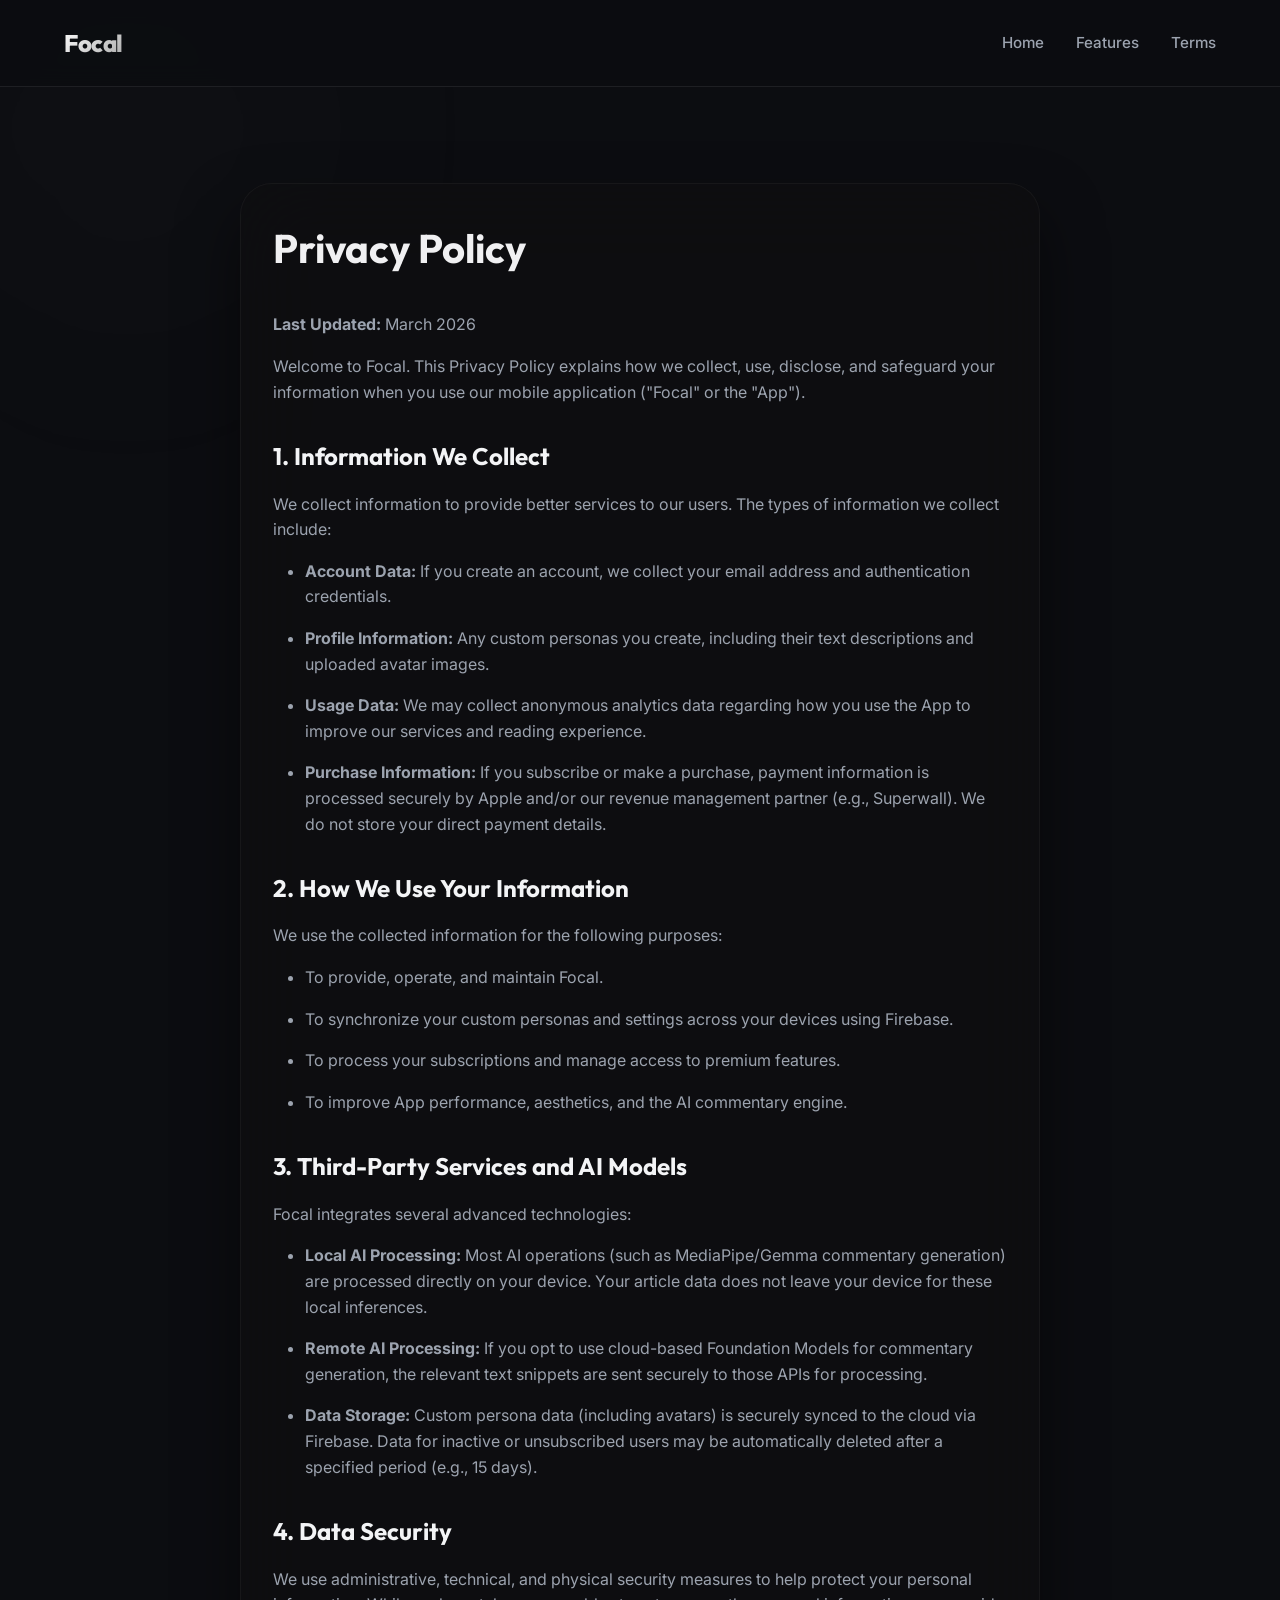
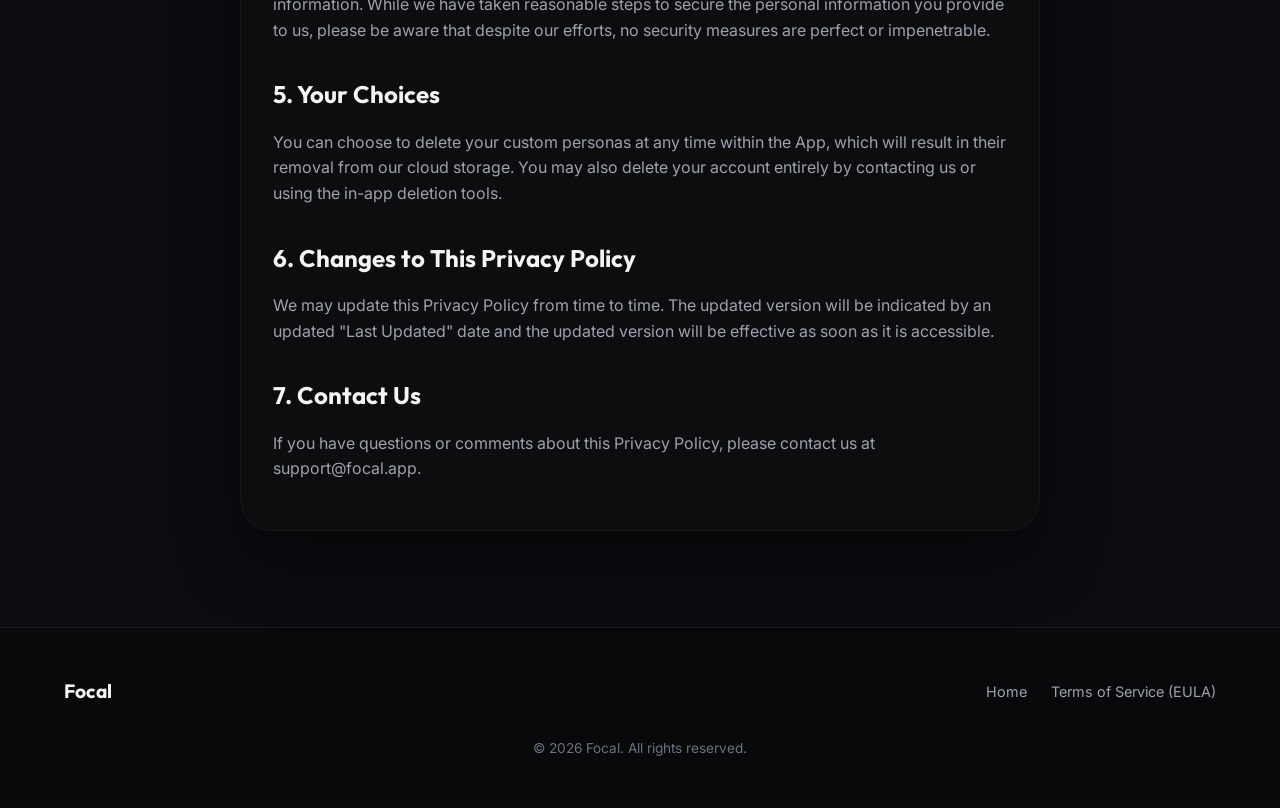
==== privacy.html @ 6593a73e "Initial commit of Focal website" ====
<!DOCTYPE html>
<html lang="en">

<head>
    <meta charset="UTF-8">
    <meta name="viewport" content="width=device-width, initial-scale=1.0">
    <title>Privacy Policy - Focal</title>
    <link rel="stylesheet" href="styles.css">
    <link
        href="https://fonts.googleapis.com/css2?family=Inter:wght@300;400;500;600&family=Outfit:wght@400;600;700;800&display=swap"
        rel="stylesheet">
    <style>
        .policy-container {
            max-width: 800px;
            margin: 6rem auto;
            padding: 2rem;
        }

        .policy-container h1 {
            font-family: var(--font-display);
            font-size: 2.5rem;
            margin-bottom: 2rem;
            color: var(--accent);
        }

        .policy-container h2 {
            font-family: var(--font-display);
            font-size: 1.5rem;
            margin-top: 2rem;
            margin-bottom: 1rem;
            color: var(--text-main);
        }

        .policy-container p,
        .policy-container li {
            color: var(--text-muted);
            margin-bottom: 1rem;
            line-height: 1.6;
        }

        .policy-container ul {
            margin-left: 2rem;
            margin-bottom: 1.5rem;
        }
    </style>
</head>

<body>
    <div class="glow-bg"></div>
    <header class="navbar">
        <div class="logo">Focal</div>
        <nav class="nav-links">
            <a href="index.html">Home</a>
            <a href="index.html#features">Features</a>
            <a href="https://www.apple.com/legal/internet-services/itunes/dev/stdeula/" target="_blank"
                rel="noopener noreferrer">Terms</a>
        </nav>
    </header>

    <main class="policy-container glass-panel">
        <h1>Privacy Policy</h1>
        <p><strong>Last Updated:</strong> March 2026</p>

        <p>Welcome to Focal. This Privacy Policy explains how we collect, use, disclose, and safeguard your
            information when you use our mobile application ("Focal" or the "App").</p>

        <h2>1. Information We Collect</h2>
        <p>We collect information to provide better services to our users. The types of information we collect include:
        </p>
        <ul>
            <li><strong>Account Data:</strong> If you create an account, we collect your email address and
                authentication credentials.</li>
            <li><strong>Profile Information:</strong> Any custom personas you create, including their text descriptions
                and uploaded avatar images.</li>
            <li><strong>Usage Data:</strong> We may collect anonymous analytics data regarding how you use the App to
                improve our services and reading experience.</li>
            <li><strong>Purchase Information:</strong> If you subscribe or make a purchase, payment information is
                processed securely by Apple and/or our revenue management partner (e.g., Superwall). We do not store
                your direct payment details.</li>
        </ul>

        <h2>2. How We Use Your Information</h2>
        <p>We use the collected information for the following purposes:</p>
        <ul>
            <li>To provide, operate, and maintain Focal.</li>
            <li>To synchronize your custom personas and settings across your devices using Firebase.</li>
            <li>To process your subscriptions and manage access to premium features.</li>
            <li>To improve App performance, aesthetics, and the AI commentary engine.</li>
        </ul>

        <h2>3. Third-Party Services and AI Models</h2>
        <p>Focal integrates several advanced technologies:</p>
        <ul>
            <li><strong>Local AI Processing:</strong> Most AI operations (such as MediaPipe/Gemma commentary generation)
                are processed directly on your device. Your article data does not leave your device for these local
                inferences.</li>
            <li><strong>Remote AI Processing:</strong> If you opt to use cloud-based Foundation Models for commentary
                generation, the relevant text snippets are sent securely to those APIs for processing.</li>
            <li><strong>Data Storage:</strong> Custom persona data (including avatars) is securely synced to the cloud
                via Firebase. Data for inactive or unsubscribed users may be automatically deleted after a specified
                period (e.g., 15 days).</li>
        </ul>

        <h2>4. Data Security</h2>
        <p>We use administrative, technical, and physical security measures to help protect your personal information.
            While we have taken reasonable steps to secure the personal information you provide to us, please be aware
            that despite our efforts, no security measures are perfect or impenetrable.</p>

        <h2>5. Your Choices</h2>
        <p>You can choose to delete your custom personas at any time within the App, which will result in their removal
            from our cloud storage. You may also delete your account entirely by contacting us or using the in-app
            deletion tools.</p>

        <h2>6. Changes to This Privacy Policy</h2>
        <p>We may update this Privacy Policy from time to time. The updated version will be indicated by an updated
            "Last Updated" date and the updated version will be effective as soon as it is accessible.</p>

        <h2>7. Contact Us</h2>
        <p>If you have questions or comments about this Privacy Policy, please contact us at support@focal.app.
        </p>
    </main>

    <footer>
        <div class="footer-content">
            <div class="footer-brand">Focal</div>
            <div class="footer-links">
                <a href="index.html">Home</a>
                <a href="https://www.apple.com/legal/internet-services/itunes/dev/stdeula/" target="_blank"
                    rel="noopener noreferrer">Terms of Service (EULA)</a>
            </div>
        </div>
        <p class="copyright">&copy; 2026 Focal. All rights reserved.</p>
    </footer>
</body>

</html>
---- styles.css ----
:root {
    --bg-color: #0c0d11;
    --card-bg: rgba(25, 27, 34, 0.6);
    --border-color: rgba(255, 255, 255, 0.08);
    --text-main: #f3f4f6;
    --text-muted: #9ca3af;
    --accent: #f0f0f2;
    /* Soft cinematic white glow */
    --accent-glow: rgba(255, 255, 255, 0.03);

    --font-sans: 'Inter', -apple-system, BlinkMacSystemFont, "Segoe UI", Roboto, Helvetica, Arial, sans-serif;
    --font-display: 'Outfit', var(--font-sans);
}

* {
    margin: 0;
    padding: 0;
    box-sizing: border-box;
    scroll-behavior: smooth;
}

body {
    background-color: var(--bg-color);
    color: var(--text-main);
    font-family: var(--font-sans);
    line-height: 1.6;
    overflow-x: hidden;
    position: relative;
}

/* Background Effects */
.glow-bg {
    position: fixed;
    top: -20vw;
    left: -20vw;
    width: 60vw;
    height: 60vw;
    background: radial-gradient(circle, rgba(255, 255, 255, 0.02) 0%, transparent 60%);
    opacity: 1;
    z-index: -1;
    pointer-events: none;
    filter: blur(100px);
}

/* Navbar */
.navbar {
    position: sticky;
    top: 0;
    z-index: 100;
    display: flex;
    justify-content: space-between;
    align-items: center;
    padding: 1.5rem 5%;
    background: rgba(12, 13, 17, 0.8);
    backdrop-filter: blur(12px);
    -webkit-backdrop-filter: blur(12px);
    border-bottom: 1px solid var(--border-color);
}

.logo {
    font-family: var(--font-display);
    font-size: 1.5rem;
    font-weight: 800;
    letter-spacing: -0.5px;
    background: linear-gradient(135deg, #fff 0%, #aaa 100%);
    -webkit-background-clip: text;
    background-clip: text;
    -webkit-text-fill-color: transparent;
}

.nav-links {
    display: flex;
    align-items: center;
    gap: 2rem;
}

.nav-links a {
    color: var(--text-muted);
    text-decoration: none;
    font-size: 0.95rem;
    font-weight: 500;
    transition: color 0.3s ease;
}

.nav-links a:hover {
    color: var(--text-main);
}

.cta-button,
.primary-btn {
    background: var(--text-main);
    color: #000 !important;
    padding: 0.7rem 1.6rem;
    border-radius: 30px;
    font-weight: 600;
    text-decoration: none;
    transition: transform 0.3s cubic-bezier(0.2, 0.8, 0.2, 1), box-shadow 0.3s ease;
    box-shadow: 0 4px 15px rgba(255, 255, 255, 0.1);
}

.cta-button:hover,
.primary-btn:hover {
    transform: translateY(-2px);
    box-shadow: 0 8px 25px rgba(255, 255, 255, 0.2);
}

/* Glassmorphism Classes */
.glass-panel {
    background: rgba(15, 15, 17, 0.7);
    border: 1px solid rgba(255, 255, 255, 0.04);
    border-radius: 32px;
    backdrop-filter: blur(40px);
    -webkit-backdrop-filter: blur(40px);
    box-shadow: 0 30px 60px rgba(0, 0, 0, 0.5);
}

.glass-card {
    background: rgba(18, 18, 20, 0.6);
    border: 1px solid rgba(255, 255, 255, 0.03);
    border-radius: 24px;
    backdrop-filter: blur(30px);
    -webkit-backdrop-filter: blur(30px);
    overflow: hidden;
    transition: transform 0.4s cubic-bezier(0.2, 0.8, 0.2, 1), border-color 0.4s ease, box-shadow 0.4s ease;
}

.glass-card:hover {
    transform: translateY(-8px);
    border-color: rgba(255, 255, 255, 0.1);
    box-shadow: 0 20px 40px rgba(0, 0, 0, 0.6);
}

/* Hero Section */
.hero {
    display: flex;
    justify-content: space-between;
    align-items: center;
    padding: 4rem 5%;
    margin: 4rem 5%;
    min-height: 60vh;
}

.hero-content {
    flex: 1;
    max-width: 600px;
}

.main-title {
    font-family: var(--font-display);
    font-size: clamp(3rem, 5vw, 5rem);
    font-weight: 800;
    line-height: 1.1;
    margin-bottom: 1.5rem;
    letter-spacing: -1px;
}

.highlight {
    color: var(--accent);
    /* For a dynamic gradient */
    background: linear-gradient(135deg, #ffffff 0%, #888 100%);
    -webkit-background-clip: text;
    background-clip: text;
    -webkit-text-fill-color: transparent;
}

.subtitle {
    font-size: 1.25rem;
    color: var(--text-muted);
    margin-bottom: 2.5rem;
    max-width: 90%;
}

.hero-buttons {
    display: flex;
    gap: 1rem;
    align-items: center;
}

.secondary-btn {
    padding: 0.6rem 1.2rem;
    border-radius: 20px;
    font-weight: 600;
    color: var(--text-main);
    text-decoration: none;
    border: 1px solid var(--border-color);
    transition: background 0.3s, border-color 0.3s;
}

.secondary-btn:hover {
    background: rgba(255, 255, 255, 0.05);
    border-color: rgba(255, 255, 255, 0.2);
}

.hero-image-container {
    flex: 1;
    display: flex;
    justify-content: center;
    position: relative;
    max-width: 45%;
}

.hero-img {
    width: 100%;
    max-width: 320px;
    border-radius: 30px;
    border: 1px solid var(--border-color);
    box-shadow: 0 20px 50px rgba(0, 0, 0, 0.5);
    position: relative;
    z-index: 2;
}

.accent-glow {
    position: absolute;
    top: 50%;
    left: 50%;
    transform: translate(-50%, -50%);
    width: 80%;
    height: 80%;
    background: var(--accent-glow);
    filter: blur(60px);
    z-index: 1;
    border-radius: 50%;
}

/* Animations */
@keyframes float {
    0% {
        transform: translateY(0px);
    }

    50% {
        transform: translateY(-15px);
    }

    100% {
        transform: translateY(0px);
    }
}

.float-anim {
    animation: float 6s ease-in-out infinite;
}

/* Layout resets for typography */
.section-title {
    font-family: var(--font-display);
    font-size: 2.5rem;
    font-weight: 700;
    text-align: center;
    margin-bottom: 3rem;
    letter-spacing: -0.5px;
}

/* Features Section */
.features-section {
    padding: 6rem 5%;
}

.feature-grid {
    display: grid;
    grid-template-columns: repeat(auto-fit, minmax(300px, 1fr));
    gap: 2rem;
    margin-top: 2rem;
}

.card-img-wrapper {
    width: 100%;
    height: 480px;
    overflow: hidden;
    position: relative;
    background: #040405;
    /* Deep rich black */
    display: flex;
    justify-content: center;
    align-items: center;
    padding: 2.5rem 2rem 0 2rem;
}

.card-img-wrapper img {
    max-width: 100%;
    height: 100%;
    object-fit: contain;
    object-position: bottom center;
    border-radius: 12px 12px 0 0;
    transition: transform 0.8s cubic-bezier(0.2, 0.8, 0.2, 1);
}

.glass-card:hover .card-img-wrapper img {
    transform: scale(1.03);
}

.card-content {
    padding: 1.5rem;
}

.card-content h3 {
    font-family: var(--font-display);
    font-size: 1.5rem;
    margin-bottom: 0.75rem;
    color: var(--text-main);
}

.card-content p {
    color: var(--text-muted);
    font-size: 0.95rem;
}

/* Showcase Section */
.showcase-section {
    padding: 6rem 5%;
}

.showcase-row {
    display: flex;
    align-items: center;
    gap: 4rem;
    margin-bottom: 6rem;
}

.showcase-row:last-child {
    margin-bottom: 0;
}

.showcase-row.reverse {
    flex-direction: row-reverse;
}

.showcase-text {
    flex: 1;
}

.showcase-text h3 {
    font-family: var(--font-display);
    font-size: 2.5rem;
    margin-bottom: 1rem;
    color: var(--text-main);
    letter-spacing: -0.5px;
}

.showcase-text p {
    font-size: 1.15rem;
    color: var(--text-muted);
    max-width: 90%;
}

.showcase-image {
    flex: 1;
    display: flex;
    justify-content: center;
    position: relative;
}

.showcase-img {
    max-width: 320px;
    width: 100%;
    border-radius: 35px;
    border: 1px solid var(--border-color);
    box-shadow: 0 20px 50px rgba(0, 0, 0, 0.5);
    z-index: 2;
}

/* Themes Section */
.themes-section {
    margin: 4rem 5%;
    padding: 4rem;
}

.themes-layout {
    display: flex;
    align-items: center;
    justify-content: space-between;
    gap: 4rem;
}

.themes-text {
    flex: 1;
}

.themes-text .section-title {
    text-align: left;
    margin-bottom: 1.5rem;
}

.themes-visuals {
    flex: 1.5;
    display: flex;
    justify-content: center;
    align-items: center;
    position: relative;
    height: 500px;
}

.theme-img {
    position: absolute;
    max-width: 250px;
    width: 100%;
    border-radius: 30px;
    border: 1px solid var(--border-color);
    box-shadow: 0 20px 50px rgba(0, 0, 0, 0.8);
    transition: transform 0.5s cubic-bezier(0.2, 0.8, 0.2, 1), z-index 0.5s;
}

.theme-img:nth-child(1) {
    transform: translateX(-140px) scale(0.85) rotate(-6deg);
    z-index: 1;
}

.theme-img:nth-child(2) {
    transform: translateX(0) scale(1) rotate(0deg);
    z-index: 3;
}

.theme-img:nth-child(3) {
    transform: translateX(140px) scale(0.85) rotate(6deg);
    z-index: 2;
}

.theme-img:hover {
    transform: scale(1.08) translateY(-15px) rotate(0deg) !important;
    z-index: 10 !important;
}

/* CTA Section */
.cta-section {
    text-align: center;
    padding: 6rem 5%;
    background: radial-gradient(circle at center, rgba(25, 27, 34, 0.8) 0%, transparent 70%);
}

.cta-section p {
    color: var(--text-muted);
    font-size: 1.2rem;
    margin-bottom: 2rem;
}

.large-btn {
    padding: 1rem 2rem;
    font-size: 1.1rem;
    border-radius: 30px;
}

/* Footer */
footer {
    border-top: 1px solid var(--border-color);
    padding: 3rem 5%;
    margin-top: 4rem;
    background: #08090b;
}

.footer-content {
    display: flex;
    justify-content: space-between;
    align-items: center;
    margin-bottom: 2rem;
}

.footer-brand {
    font-family: var(--font-display);
    font-weight: 700;
    font-size: 1.2rem;
}

.footer-links {
    display: flex;
    gap: 1.5rem;
}

.footer-links a {
    color: var(--text-muted);
    text-decoration: none;
    font-size: 0.9rem;
    transition: color 0.3s;
}

.footer-links a:hover {
    color: var(--text-main);
}

.copyright {
    color: #6b7280;
    font-size: 0.85rem;
    text-align: center;
}

/* Mobile Breakpoints */
@media (max-width: 768px) {
    .nav-links {
        display: none;
        /* simple mobile hide for now */
    }

    .hero {
        flex-direction: column;
        padding: 2rem 5%;
        text-align: center;
    }

    .hero-content {
        margin-bottom: 3rem;
    }

    .hero-buttons {
        justify-content: center;
    }

    .hero-image-container {
        max-width: 80%;
    }

    .themes-layout {
        flex-direction: column;
        text-align: center;
    }

    .themes-text .section-title {
        text-align: center;
    }

    .footer-content {
        flex-direction: column;
        gap: 2rem;
        text-align: center;
    }

    .footer-links {
        flex-direction: column;
        align-items: center;
    }
}
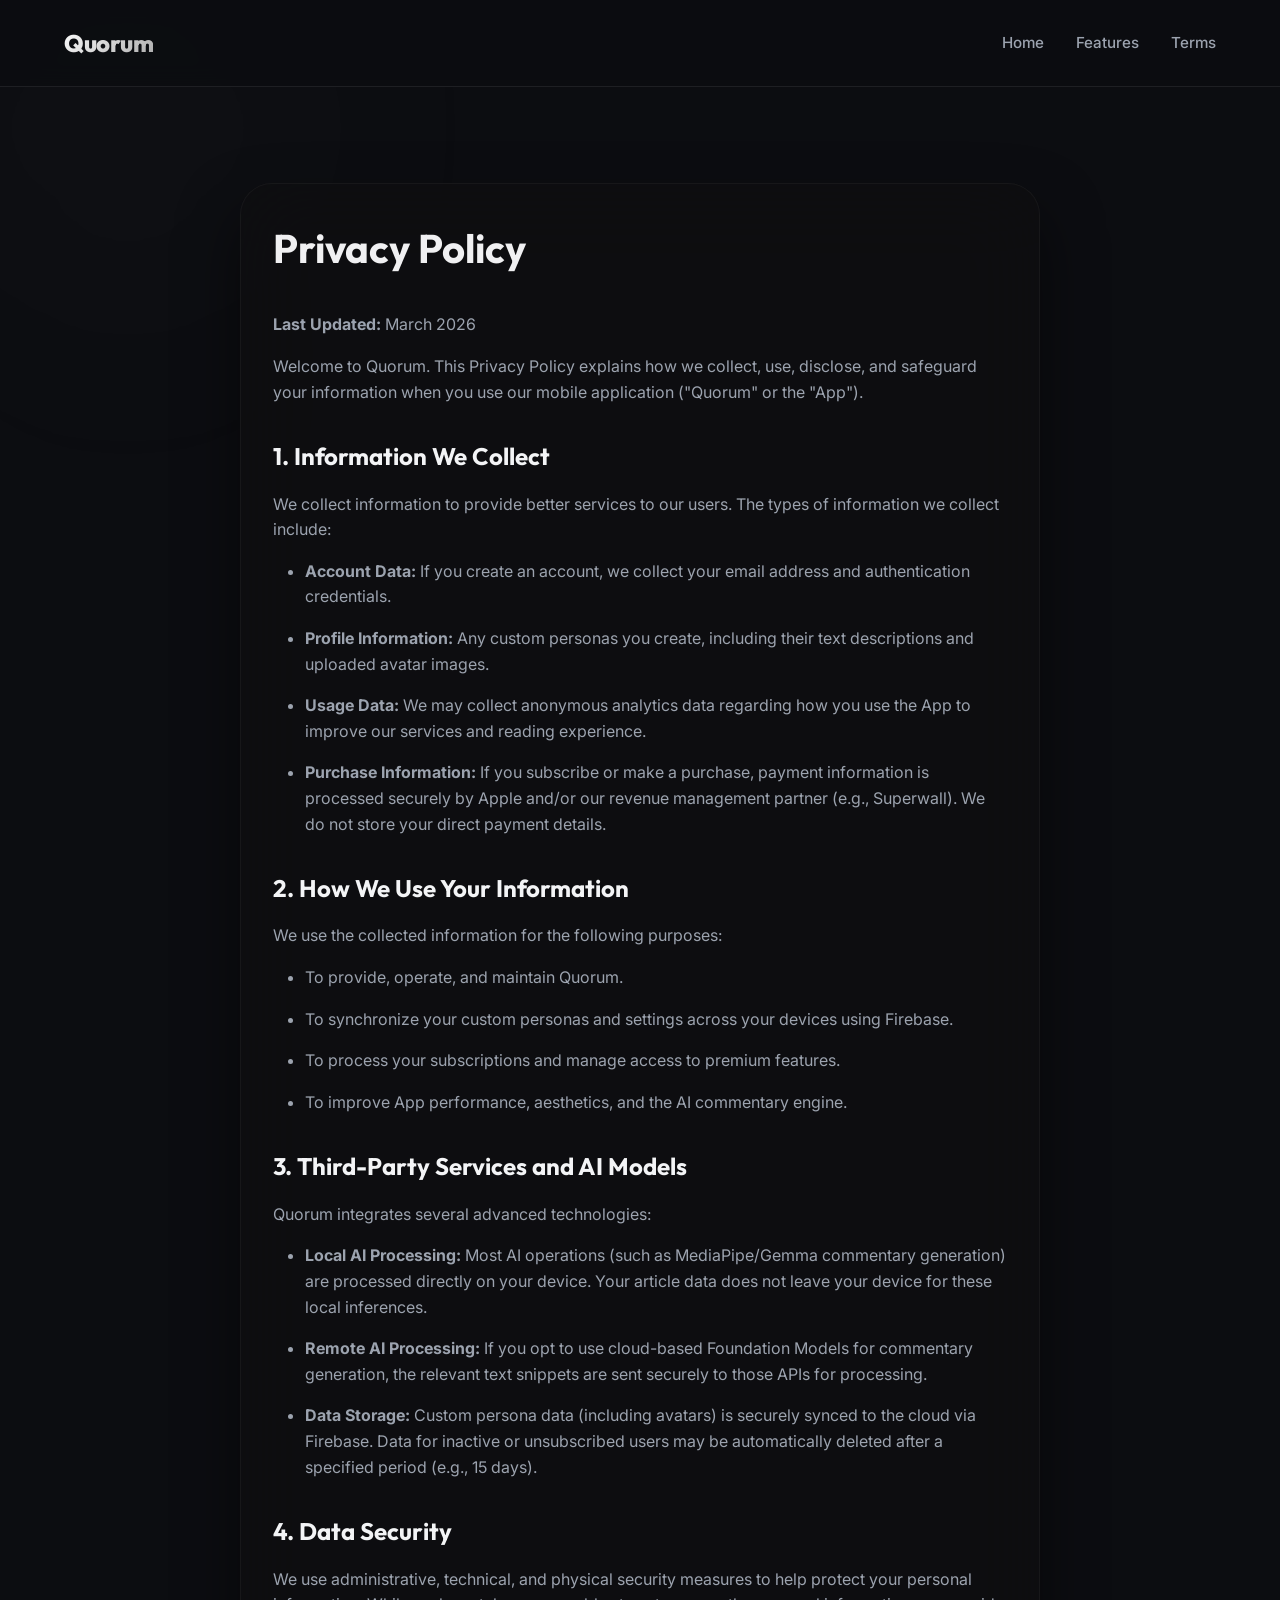
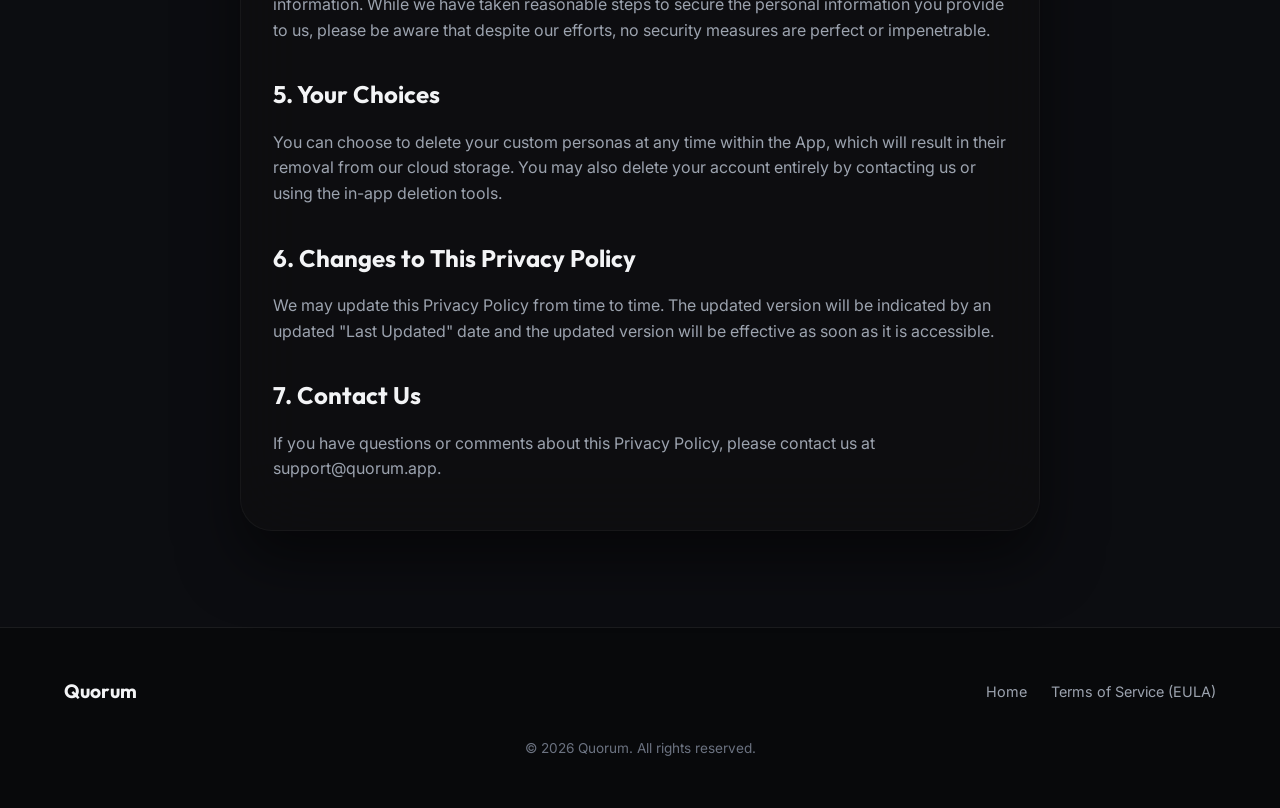
==== commit 89b61a84: "updated name" ====
--- a/privacy.html
+++ b/privacy.html
@@ -4,7 +4,7 @@
 <head>
     <meta charset="UTF-8">
     <meta name="viewport" content="width=device-width, initial-scale=1.0">
-    <title>Privacy Policy - Focal</title>
+    <title>Privacy Policy - Quorum</title>
     <link rel="stylesheet" href="styles.css">
     <link
         href="https://fonts.googleapis.com/css2?family=Inter:wght@300;400;500;600&family=Outfit:wght@400;600;700;800&display=swap"
@@ -48,7 +48,7 @@
 <body>
     <div class="glow-bg"></div>
     <header class="navbar">
-        <div class="logo">Focal</div>
+        <div class="logo">Quorum</div>
         <nav class="nav-links">
             <a href="index.html">Home</a>
             <a href="index.html#features">Features</a>
@@ -61,8 +61,8 @@
         <h1>Privacy Policy</h1>
         <p><strong>Last Updated:</strong> March 2026</p>
 
-        <p>Welcome to Focal. This Privacy Policy explains how we collect, use, disclose, and safeguard your
-            information when you use our mobile application ("Focal" or the "App").</p>
+        <p>Welcome to Quorum. This Privacy Policy explains how we collect, use, disclose, and safeguard your
+            information when you use our mobile application ("Quorum" or the "App").</p>
 
         <h2>1. Information We Collect</h2>
         <p>We collect information to provide better services to our users. The types of information we collect include:
@@ -82,14 +82,14 @@
         <h2>2. How We Use Your Information</h2>
         <p>We use the collected information for the following purposes:</p>
         <ul>
-            <li>To provide, operate, and maintain Focal.</li>
+            <li>To provide, operate, and maintain Quorum.</li>
             <li>To synchronize your custom personas and settings across your devices using Firebase.</li>
             <li>To process your subscriptions and manage access to premium features.</li>
             <li>To improve App performance, aesthetics, and the AI commentary engine.</li>
         </ul>
 
         <h2>3. Third-Party Services and AI Models</h2>
-        <p>Focal integrates several advanced technologies:</p>
+        <p>Quorum integrates several advanced technologies:</p>
         <ul>
             <li><strong>Local AI Processing:</strong> Most AI operations (such as MediaPipe/Gemma commentary generation)
                 are processed directly on your device. Your article data does not leave your device for these local
@@ -116,20 +116,20 @@
             "Last Updated" date and the updated version will be effective as soon as it is accessible.</p>
 
         <h2>7. Contact Us</h2>
-        <p>If you have questions or comments about this Privacy Policy, please contact us at support@focal.app.
+        <p>If you have questions or comments about this Privacy Policy, please contact us at support@quorum.app.
         </p>
     </main>
 
     <footer>
         <div class="footer-content">
-            <div class="footer-brand">Focal</div>
+            <div class="footer-brand">Quorum</div>
             <div class="footer-links">
                 <a href="index.html">Home</a>
                 <a href="https://www.apple.com/legal/internet-services/itunes/dev/stdeula/" target="_blank"
                     rel="noopener noreferrer">Terms of Service (EULA)</a>
             </div>
         </div>
-        <p class="copyright">&copy; 2026 Focal. All rights reserved.</p>
+        <p class="copyright">&copy; 2026 Quorum. All rights reserved.</p>
     </footer>
 </body>
 
--- a/styles.css
+++ b/styles.css
@@ -420,6 +420,88 @@
     z-index: 10 !important;
 }
 
+/* Support Section */
+.support-section {
+    padding: 4rem 5% 8rem 5%;
+    display: flex;
+    justify-content: center;
+}
+
+.support-container {
+    display: flex;
+    max-width: 1000px;
+    width: 100%;
+    padding: 4rem;
+    gap: 4rem;
+    align-items: center;
+}
+
+.support-text {
+    flex: 1;
+}
+
+.support-text .subtitle {
+    font-size: 1.15rem;
+    color: var(--text-muted);
+    margin-top: 1.5rem;
+    line-height: 1.6;
+}
+
+.support-form {
+    flex: 1.2;
+    display: flex;
+    flex-direction: column;
+    gap: 1.5rem;
+    width: 100%;
+}
+
+.form-group {
+    display: flex;
+    flex-direction: column;
+    gap: 0.5rem;
+    text-align: left;
+}
+
+.form-group label {
+    font-size: 0.9rem;
+    color: var(--text-muted);
+    font-weight: 500;
+}
+
+.form-group input,
+.form-group textarea {
+    background: rgba(255, 255, 255, 0.03);
+    border: 1px solid rgba(255, 255, 255, 0.1);
+    border-radius: 12px;
+    padding: 1rem 1.2rem;
+    color: var(--text-main);
+    font-family: var(--font-body);
+    font-size: 1rem;
+    transition: all 0.3s;
+    outline: none;
+}
+
+.form-group input:focus,
+.form-group textarea:focus {
+    border-color: rgba(255, 255, 255, 0.3);
+    background: rgba(255, 255, 255, 0.05);
+    box-shadow: 0 0 0 2px rgba(255, 255, 255, 0.05);
+}
+
+.form-group input::placeholder,
+.form-group textarea::placeholder {
+    color: rgba(255, 255, 255, 0.2);
+}
+
+.submit-btn {
+    align-self: flex-start;
+    padding: 1rem 2rem;
+    font-size: 1rem;
+    margin-top: 0.5rem;
+    cursor: pointer;
+    border: none;
+}
+
 /* CTA Section */
 .cta-section {
     text-align: center;
@@ -526,4 +608,322 @@
         flex-direction: column;
         align-items: center;
     }
-}+
+    .support-container {
+        flex-direction: column;
+        padding: 2.5rem 2rem;
+        gap: 2.5rem;
+        text-align: center;
+    }
+
+    .support-text .section-title {
+        text-align: center;
+    }
+
+    .submit-btn {
+        align-self: center;
+        width: 100%;
+    }
+}
+/* ── Co-Reading Rooms Section ─────────────────────────────────────────── */
+.coread-section {
+    margin: 2rem 5% 4rem;
+    padding: 5rem 4rem;
+    background: rgba(25, 27, 34, 0.45);
+    border: 1px solid var(--border-color);
+    border-radius: 24px;
+    backdrop-filter: blur(30px);
+    -webkit-backdrop-filter: blur(30px);
+}
+
+.coread-inner {
+    display: flex;
+    align-items: center;
+    gap: 5rem;
+}
+
+.coread-text {
+    flex: 1;
+    display: flex;
+    flex-direction: column;
+    gap: 1.5rem;
+}
+
+.coread-badge {
+    display: inline-block;
+    font-family: var(--font-sans);
+    font-size: 0.7rem;
+    font-weight: 600;
+    letter-spacing: 0.15em;
+    text-transform: uppercase;
+    color: var(--text-muted);
+    border: 1px solid rgba(255,255,255,0.12);
+    border-radius: 100px;
+    padding: 0.35rem 0.9rem;
+    width: fit-content;
+}
+
+.coread-title {
+    font-family: var(--font-display);
+    font-size: clamp(2.5rem, 4vw, 4rem);
+    font-weight: 800;
+    line-height: 1.1;
+    letter-spacing: -0.02em;
+    color: var(--text-main);
+}
+
+.coread-desc {
+    font-size: 1.05rem;
+    color: var(--text-muted);
+    line-height: 1.75;
+    max-width: 480px;
+}
+
+.coread-list {
+    list-style: none;
+    display: flex;
+    flex-direction: column;
+    gap: 0.65rem;
+}
+
+.coread-list li {
+    font-size: 0.95rem;
+    color: var(--text-muted);
+    padding-left: 1.4rem;
+    position: relative;
+}
+
+.coread-list li::before {
+    content: '—';
+    position: absolute;
+    left: 0;
+    color: rgba(255,255,255,0.25);
+    font-size: 0.8rem;
+}
+
+.coread-image-wrap {
+    flex: 0 0 auto;
+    position: relative;
+    display: flex;
+    align-items: center;
+    justify-content: center;
+}
+
+.coread-img {
+    width: 260px;
+    border-radius: 32px;
+    box-shadow: 0 32px 64px rgba(0,0,0,0.6);
+    border: 1px solid rgba(255,255,255,0.06);
+    position: relative;
+    z-index: 1;
+}
+
+.coread-glow {
+    position: absolute;
+    width: 280px;
+    height: 280px;
+    background: radial-gradient(circle, rgba(255,255,255,0.04) 0%, transparent 70%);
+    filter: blur(40px);
+    z-index: 0;
+}
+
+@media (max-width: 768px) {
+    .coread-section {
+        padding: 3rem 1.5rem;
+        margin: 1.5rem 4% 3rem;
+    }
+
+    .coread-inner {
+        flex-direction: column;
+        gap: 3rem;
+        text-align: center;
+        align-items: center;
+    }
+
+    .coread-badge {
+        align-self: center;
+    }
+
+    .coread-desc {
+        max-width: 100%;
+    }
+
+    .coread-list li {
+        text-align: left;
+    }
+
+    .coread-img {
+        width: 220px;
+    }
+}
+
+/* ── Hero Badge ──────────────────────────────────────────────────────── */
+.hero-badge {
+    display: inline-block;
+    font-size: 0.7rem;
+    font-weight: 600;
+    letter-spacing: 0.12em;
+    text-transform: uppercase;
+    color: var(--text-muted);
+    border: 1px solid rgba(255,255,255,0.12);
+    border-radius: 100px;
+    padding: 0.35rem 0.9rem;
+    margin-bottom: 1.25rem;
+}
+
+/* ── iPhone Mockup ───────────────────────────────────────────────────── */
+.iphone-duo {
+    position: relative;
+    width: 340px;
+    height: 520px;
+}
+
+.iphone-mockup {
+    position: absolute;
+    width: 220px;
+    background: #1c1c1e;
+    border-radius: 44px;
+    border: 1.5px solid rgba(255,255,255,0.12);
+    box-shadow:
+        0 0 0 1px rgba(0,0,0,0.9),
+        0 40px 80px rgba(0,0,0,0.8),
+        inset 0 1px 0 rgba(255,255,255,0.08);
+    padding: 14px 10px 18px;
+    overflow: visible;
+}
+
+.iphone-front {
+    bottom: 0;
+    right: 0;
+    z-index: 2;
+}
+
+.iphone-back {
+    top: 0;
+    left: 0;
+    z-index: 1;
+    transform: rotate(-6deg);
+    opacity: 0.85;
+}
+
+/* Dynamic Island */
+.iphone-island {
+    position: absolute;
+    top: 13px;
+    left: 50%;
+    transform: translateX(-50%);
+    width: 80px;
+    height: 26px;
+    background: #000;
+    border-radius: 20px;
+    z-index: 10;
+}
+
+/* Screen */
+.iphone-screen {
+    border-radius: 32px;
+    overflow: hidden;
+    background: #000;
+    position: relative;
+}
+
+.iphone-screen img {
+    width: 100%;
+    display: block;
+    border-radius: 32px;
+}
+
+/* Side buttons */
+.iphone-btn {
+    position: absolute;
+    background: #2c2c2e;
+    border-radius: 3px;
+}
+
+.iphone-btn-right {
+    right: -3px;
+    top: 120px;
+    width: 3px;
+    height: 70px;
+}
+
+.iphone-btn-left1 {
+    left: -3px;
+    top: 100px;
+    width: 3px;
+    height: 40px;
+}
+
+.iphone-btn-left2 {
+    left: -3px;
+    top: 155px;
+    width: 3px;
+    height: 40px;
+}
+
+@media (max-width: 768px) {
+    .iphone-duo {
+        width: 260px;
+        height: 420px;
+    }
+
+    .iphone-mockup {
+        width: 180px;
+    }
+}
+
+/* ── Hero Copy & Stats ───────────────────────────────────────────────── */
+.hero-copy {
+    font-size: 1rem;
+    color: var(--text-muted);
+    line-height: 1.75;
+    max-width: 90%;
+    margin-top: -1rem;
+    margin-bottom: 0.5rem;
+}
+
+.hero-stats {
+    display: flex;
+    align-items: center;
+    gap: 1.25rem;
+    margin-bottom: 2rem;
+    padding: 1.25rem 0;
+    border-top: 1px solid var(--border-color);
+    border-bottom: 1px solid var(--border-color);
+}
+
+.hero-stat {
+    display: flex;
+    flex-direction: column;
+    font-size: 0.7rem;
+    text-transform: uppercase;
+    letter-spacing: 0.08em;
+    color: var(--text-muted);
+    font-weight: 500;
+}
+
+.hero-stat span {
+    font-size: 0.95rem;
+    font-weight: 700;
+    color: var(--text-main);
+    text-transform: none;
+    letter-spacing: -0.01em;
+    margin-bottom: 0.1rem;
+}
+
+.hero-stat-divider {
+    width: 1px;
+    height: 32px;
+    background: var(--border-color);
+    flex-shrink: 0;
+}
+
+@media (max-width: 768px) {
+    .hero-copy {
+        max-width: 100%;
+    }
+
+    .hero-stats {
+        gap: 1rem;
+    }
+}
